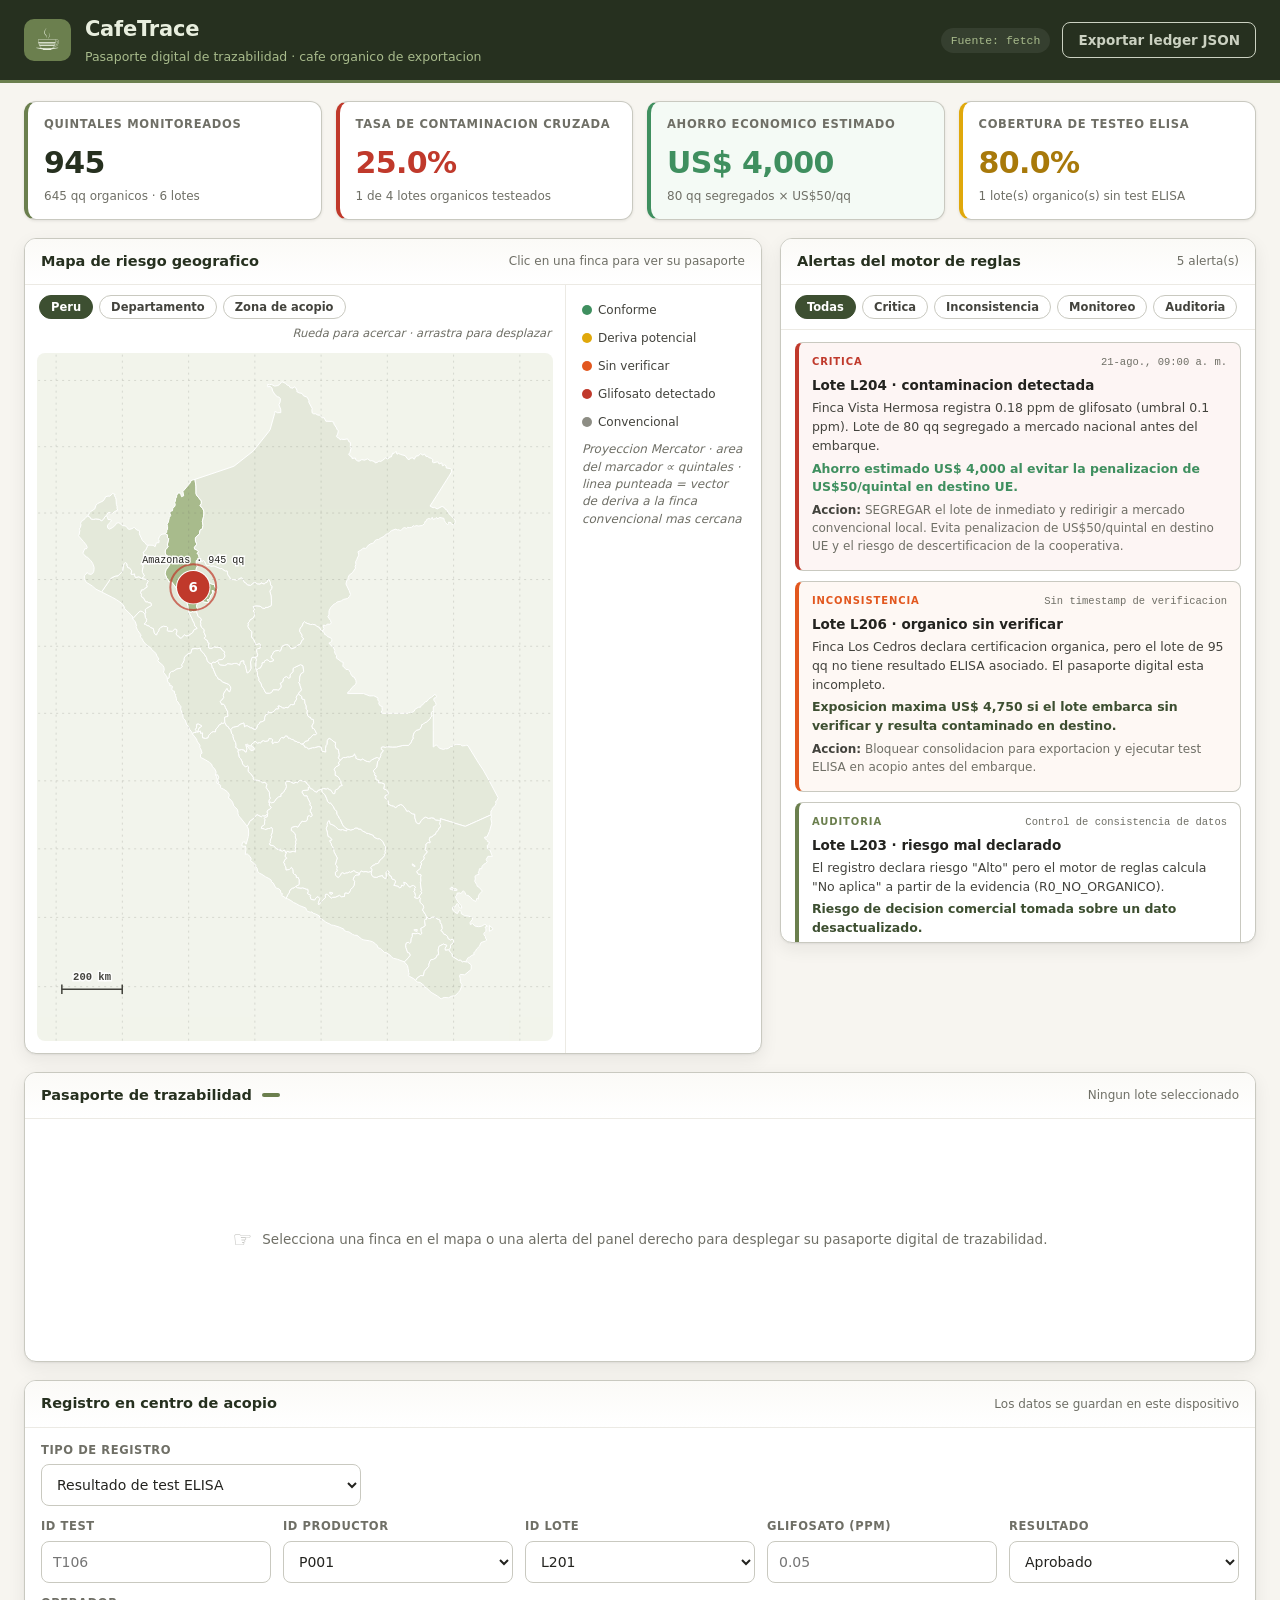
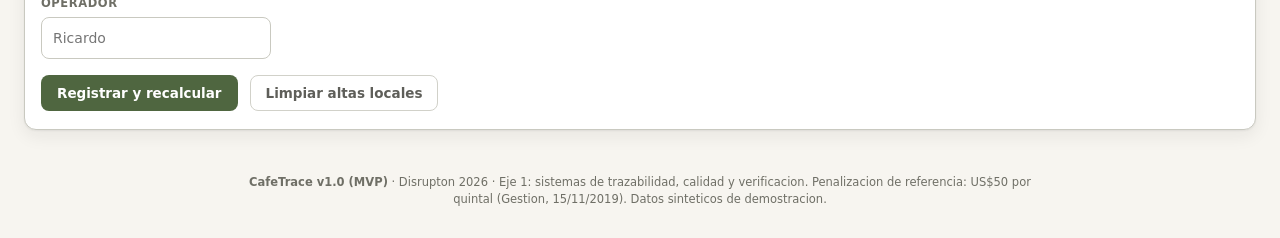
==== index.html @ 501bfc85 "first iteration" ====
<!DOCTYPE html>
<html lang="es-PE">
<head>
  <meta charset="utf-8">
  <meta name="viewport" content="width=device-width, initial-scale=1">
  <title>CafeTrace · Pasaporte Digital de Trazabilidad</title>
  <meta name="description" content="Verificacion rapida de autenticidad organica y pasaporte digital de trazabilidad para cafe de exportacion.">
  <link rel="stylesheet" href="styles.css">
</head>
<body>

  <!-- ================= CABECERA ================= -->
  <header class="ct-header">
    <div class="ct-brand">
      <span class="ct-logo" aria-hidden="true">&#9749;</span>
      <div>
        <h1>CafeTrace</h1>
        <p>Pasaporte digital de trazabilidad · cafe organico de exportacion</p>
      </div>
    </div>
    <div class="ct-header-meta">
      <span id="origen-datos" class="ct-origen">Cargando…</span>
      <button type="button" id="btn-ledger" class="ct-btn ct-btn--ghost">Exportar ledger JSON</button>
    </div>
  </header>

  <main class="ct-layout">

    <!-- ================= KPIs ================= -->
    <section class="ct-kpis" aria-label="Indicadores clave">
      <article class="ct-kpi">
        <h2>Quintales monitoreados</h2>
        <p class="ct-kpi-valor" id="kpi-quintales">—</p>
        <p class="ct-kpi-sub" id="kpi-quintales-sub"></p>
      </article>

      <article class="ct-kpi" id="kpi-card-tasa">
        <h2>Tasa de contaminacion cruzada</h2>
        <p class="ct-kpi-valor" id="kpi-tasa">—</p>
        <p class="ct-kpi-sub" id="kpi-tasa-sub"></p>
      </article>

      <article class="ct-kpi ct-kpi--destacado">
        <h2>Ahorro economico estimado</h2>
        <p class="ct-kpi-valor" id="kpi-ahorro">—</p>
        <p class="ct-kpi-sub" id="kpi-ahorro-sub"></p>
      </article>

      <article class="ct-kpi" id="kpi-card-cobertura">
        <h2>Cobertura de testeo ELISA</h2>
        <p class="ct-kpi-valor" id="kpi-cobertura">—</p>
        <p class="ct-kpi-sub" id="kpi-cobertura-sub"></p>
      </article>
    </section>

    <!-- ================= MAPA DE RIESGO ================= -->
    <section class="ct-panel ct-panel--mapa" aria-label="Mapa de riesgo geografico">
      <header class="ct-panel-head">
        <h3>Mapa de riesgo geografico</h3>
        <span class="ct-panel-hint">Clic en una finca para ver su pasaporte</span>
      </header>
      <div class="ct-mapa-wrap">
        <div id="mapa-riesgo" class="ct-viz"></div>
        <div id="mapa-leyenda" class="ct-leyenda"></div>
      </div>
    </section>

    <!-- ================= ALERTAS ================= -->
    <aside class="ct-panel ct-panel--alertas" aria-label="Panel de alertas">
      <header class="ct-panel-head">
        <h3>Alertas del motor de reglas</h3>
        <span class="ct-panel-hint" id="alertas-contador"></span>
      </header>
      <div id="panel-alertas"></div>
    </aside>

    <!-- ================= ARBOL DE TRAZABILIDAD ================= -->
    <section class="ct-panel ct-panel--trace" id="seccion-trazabilidad" aria-label="Arbol de trazabilidad">
      <header class="ct-panel-head">
        <h3>
          Pasaporte de trazabilidad
          <span class="ct-badge" id="trace-riesgo" hidden></span>
        </h3>
        <span class="ct-panel-hint" id="trace-subtitulo">Ningun lote seleccionado</span>
      </header>
      <div id="arbol-trazabilidad" class="ct-viz ct-viz--tree"></div>
    </section>

    <!-- ================= FORMULARIO DE ALTA ================= -->
    <section class="ct-panel ct-panel--form" aria-label="Registro de datos en acopio">
      <header class="ct-panel-head">
        <h3>Registro en centro de acopio</h3>
        <span class="ct-panel-hint">Los datos se guardan en este dispositivo</span>
      </header>

      <form id="form-registro" class="ct-form" autocomplete="off">
        <div class="ct-field ct-field--entidad">
          <label for="form-entidad">Tipo de registro</label>
          <select id="form-entidad" name="entidad">
            <option value="tests">Resultado de test ELISA</option>
            <option value="lotes">Lote de cafe</option>
            <option value="productores">Productor / finca</option>
          </select>
        </div>

        <div id="form-campos" class="ct-form-grid"></div>

        <div class="ct-form-acciones">
          <button type="submit" class="ct-btn ct-btn--primario">Registrar y recalcular</button>
          <button type="button" id="btn-limpiar" class="ct-btn ct-btn--ghost">Limpiar altas locales</button>
          <span id="form-estado" class="ct-form-estado" role="status" aria-live="polite"></span>
        </div>
      </form>
    </section>

  </main>

  <footer class="ct-footer">
    <p>
      <strong>CafeTrace v1.0 (MVP)</strong> · Disrupton 2026 · Eje 1: sistemas de trazabilidad,
      calidad y verificacion. Penalizacion de referencia: US$50 por quintal
      (Gestion, 15/11/2019). Datos sinteticos de demostracion.
    </p>
  </footer>

  <!-- ================= SCRIPTS ================= -->
  <!-- D3 v7 vendorizado: el dashboard debe funcionar sin internet en acopio. -->
  <script src="vendor/d3.v7.min.js"></script>
  <!-- Geometria del Peru como <script> y no como fetch: funciona en file://. -->
  <script src="data/peru-departamentos.js"></script>
  <script src="js/data-loader.js"></script>
  <script src="js/modules/map-risk.js"></script>
  <script src="js/modules/tree-trace.js"></script>
  <script src="js/modules/alerts-feed.js"></script>
  <script src="js/app.js"></script>
</body>
</html>
---- styles.css ----
/* ==========================================================================
   CafeTrace · styles.css
   --------------------------------------------------------------------------
   Paleta organica: verdes cafe/oliva, gris oscuro, blanco roto y alertas
   en rojo/naranja. Layout CSS Grid pensado para tablet de supervisor
   (breakpoint principal en 1024px).
   ========================================================================== */

/* ---------------------------- 1. Tokens ---------------------------------- */
:root {
  --verde-900: #26301f;
  --verde-700: #3d4f31;
  --verde-600: #4f6640;
  --oliva-500: #6b7f4e;
  --oliva-300: #a8bb8c;
  --oliva-100: #e8eede;

  --gris-900: #23231f;
  --gris-700: #43433d;
  --gris-500: #6f6f66;
  --gris-300: #c9c9c0;
  --gris-100: #eceae4;

  --crema: #f7f5f0;
  --blanco: #ffffff;

  --ok: #3f8f5f;
  --warn: #e0a80b;
  --alto: #e2571e;
  --critico: #c0392b;

  --radio: 12px;
  --radio-sm: 8px;
  --sombra: 0 1px 2px rgba(35, 35, 31, .06), 0 6px 18px rgba(35, 35, 31, .07);
  --sombra-sm: 0 1px 3px rgba(35, 35, 31, .10);

  --fuente: "Inter", "Segoe UI", system-ui, -apple-system, "Helvetica Neue", Arial, sans-serif;
  --mono: "SF Mono", "JetBrains Mono", "Consolas", monospace;
}

/* ---------------------------- 2. Base ------------------------------------ */
*, *::before, *::after { box-sizing: border-box; }

html, body { margin: 0; padding: 0; }

body {
  font-family: var(--fuente);
  background: var(--crema);
  color: var(--gris-900);
  font-size: 15px;
  line-height: 1.5;
  -webkit-font-smoothing: antialiased;
}

h1, h2, h3, h4 { margin: 0; font-weight: 600; }

button { font-family: inherit; }

/* ---------------------------- 3. Cabecera -------------------------------- */
.ct-header {
  display: flex;
  align-items: center;
  justify-content: space-between;
  gap: 16px;
  flex-wrap: wrap;
  padding: 14px 24px;
  background: var(--verde-900);
  color: var(--oliva-100);
  border-bottom: 3px solid var(--oliva-500);
}

.ct-brand { display: flex; align-items: center; gap: 14px; }

.ct-logo {
  font-size: 30px;
  line-height: 1;
  background: var(--oliva-500);
  border-radius: 10px;
  padding: 6px 10px;
}

.ct-header h1 { font-size: 21px; letter-spacing: -.01em; }

.ct-header p {
  margin: 2px 0 0;
  font-size: 12.5px;
  color: var(--oliva-300);
}

.ct-header-meta { display: flex; align-items: center; gap: 12px; }

.ct-origen {
  font-family: var(--mono);
  font-size: 11.5px;
  color: var(--oliva-300);
  background: rgba(255, 255, 255, .07);
  padding: 4px 10px;
  border-radius: 999px;
}

/* ---------------------------- 4. Botones --------------------------------- */
.ct-btn {
  border: 1px solid transparent;
  border-radius: var(--radio-sm);
  padding: 9px 15px;
  font-size: 13.5px;
  font-weight: 600;
  cursor: pointer;
  transition: background .16s ease, border-color .16s ease, transform .06s ease;
}

.ct-btn:active { transform: translateY(1px); }

.ct-btn--primario { background: var(--verde-600); color: #fff; }
.ct-btn--primario:hover { background: var(--verde-700); }

.ct-btn--ghost {
  background: transparent;
  color: inherit;
  border-color: currentColor;
  opacity: .85;
}
.ct-btn--ghost:hover { opacity: 1; background: rgba(255, 255, 255, .1); }

.ct-panel .ct-btn--ghost { color: var(--gris-700); border-color: var(--gris-300); }
.ct-panel .ct-btn--ghost:hover { background: var(--gris-100); }

/* ---------------------------- 5. Layout Grid ----------------------------- */
.ct-layout {
  display: grid;
  gap: 18px;
  padding: 18px 24px 28px;
  grid-template-columns: minmax(0, 1.55fr) minmax(320px, 1fr);
  grid-template-areas:
    "kpis   kpis"
    "mapa   alertas"
    "trace  trace"
    "form   form";
  max-width: 1680px;
  margin: 0 auto;
}

.ct-kpis   { grid-area: kpis; }
.ct-panel--mapa    { grid-area: mapa; }
.ct-panel--alertas { grid-area: alertas; }
.ct-panel--trace   { grid-area: trace; }
.ct-panel--form    { grid-area: form; }

/* Tablet vertical y movil: una sola columna. */
@media (max-width: 1024px) {
  .ct-layout {
    grid-template-columns: minmax(0, 1fr);
    grid-template-areas: "kpis" "mapa" "alertas" "trace" "form";
    padding: 14px 14px 24px;
  }
  .ct-header { padding: 12px 14px; }
}

/* ---------------------------- 6. KPIs ------------------------------------ */
.ct-kpis {
  display: grid;
  gap: 14px;
  grid-template-columns: repeat(auto-fit, minmax(175px, 1fr));
}

.ct-kpi {
  background: var(--blanco);
  border: 1px solid var(--gris-300);
  border-left: 4px solid var(--oliva-500);
  border-radius: var(--radio);
  padding: 14px 16px;
  box-shadow: var(--sombra-sm);
}

.ct-kpi h2 {
  font-size: 11.5px;
  text-transform: uppercase;
  letter-spacing: .06em;
  color: var(--gris-500);
  font-weight: 600;
}

.ct-kpi-valor {
  margin: 6px 0 2px;
  font-size: 30px;
  font-weight: 700;
  letter-spacing: -.02em;
  color: var(--verde-900);
  font-variant-numeric: tabular-nums;
}

.ct-kpi-sub {
  margin: 0;
  font-size: 12px;
  color: var(--gris-500);
}

.ct-kpi--destacado { border-left-color: var(--ok); background: #f4faf5; }
.ct-kpi--destacado .ct-kpi-valor { color: var(--ok); }

.ct-kpi.is-danger { border-left-color: var(--critico); }
.ct-kpi.is-danger .ct-kpi-valor { color: var(--critico); }

.ct-kpi.is-warn { border-left-color: var(--warn); }
.ct-kpi.is-warn .ct-kpi-valor { color: #a8790a; }

/* ---------------------------- 7. Paneles --------------------------------- */
.ct-panel {
  background: var(--blanco);
  border: 1px solid var(--gris-300);
  border-radius: var(--radio);
  box-shadow: var(--sombra);
  display: flex;
  flex-direction: column;
  min-width: 0;
  overflow: hidden;
}

.ct-panel-head {
  display: flex;
  align-items: center;
  justify-content: space-between;
  gap: 12px;
  flex-wrap: wrap;
  padding: 12px 16px;
  border-bottom: 1px solid var(--gris-100);
  background: linear-gradient(180deg, #fbfaf7, var(--blanco));
}

.ct-panel-head h3 {
  font-size: 14.5px;
  color: var(--verde-900);
  display: flex;
  align-items: center;
  gap: 10px;
}

.ct-panel-hint {
  font-size: 12px;
  color: var(--gris-500);
}

.ct-viz { padding: 10px 12px 12px; min-height: 0; position: relative; }

/* El arbol dimensiona su propio SVG; sin lote seleccionado manda .ct-empty. */
.ct-viz--tree { min-height: 0; }

/* Sin esto la tarjeta del mapa se estira a la altura del feed de alertas y
   deja un hueco blanco debajo del SVG. */
.ct-panel--mapa { align-self: start; }

/* ---------------------------- 8. Mapa (D3) ------------------------------- */
.ct-svg { display: block; overflow: visible; }

/* El mapa si recorta: al hacer zoom, los departamentos vecinos no deben
   desbordar la tarjeta. */
.ct-mapa { overflow: hidden; background: #f2f4ec; border-radius: var(--radio-sm); }
.ct-mapa:active { cursor: grabbing; }
.ct-mapa { cursor: grab; }

/* Barra de vistas del mapa */
.ct-mapa-barra {
  display: flex;
  align-items: center;
  flex-wrap: wrap;
  gap: 6px;
  padding: 0 2px 10px;
}

.ct-mapa-hint {
  margin-left: auto;
  font-size: 11.5px;
  color: var(--gris-500);
  font-style: italic;
}

/* Departamentos */
.ct-dep {
  fill: #e4e9da;
  stroke: #ffffff;
  stroke-width: 1;
  vector-effect: non-scaling-stroke; /* el borde no engorda con el zoom */
  transition: fill .2s ease;
}

.ct-dep.is-acopio { fill: var(--oliva-300); }

.ct-cluster-num {
  fill: #fff;
  font-size: 14px;
  font-weight: 700;
  font-family: var(--fuente);
  pointer-events: none;
}

.ct-marcador { cursor: pointer; }
.ct-marcador--cluster { cursor: zoom-in; }

.ct-vector {
  stroke: var(--alto);
  stroke-width: 1.6;
  stroke-dasharray: 4 4;
  opacity: .7;
  vector-effect: non-scaling-stroke;
}

.ct-finca { cursor: pointer; }

.ct-marca {
  stroke-width: 2;
  paint-order: stroke;
  transition: opacity .15s ease;
}

.ct-finca:hover .ct-marca { stroke: var(--gris-900); }

.ct-finca.is-selected .ct-marca {
  stroke: var(--gris-900);
  stroke-width: 3;
}

.ct-etiqueta {
  font-size: 10.5px;
  font-family: var(--mono);
  fill: var(--gris-900);
  pointer-events: none;
  /* Halo blanco: la etiqueta se lee tambien sobre el relleno del mapa. */
  stroke: rgba(255, 255, 255, .9);
  stroke-width: 3;
  paint-order: stroke fill;
}

.ct-pulso {
  stroke-width: 2;
  opacity: .7;
  animation: ct-pulso 1.8s ease-out infinite;
  /* En SVG, transform-origin se resuelve por defecto contra el viewBox
     (transform-box: view-box), no contra el elemento: sin fill-box el
     anillo se escalaba alrededor de la esquina del mapa y aparecia
     desplazado respecto del marcador. */
  transform-box: fill-box;
  transform-origin: center;
  vector-effect: non-scaling-stroke;
}

@keyframes ct-pulso {
  0%   { opacity: .75; transform: scale(.92); }
  70%  { opacity: 0;   transform: scale(1.35); }
  100% { opacity: 0;   transform: scale(1.35); }
}

@media (prefers-reduced-motion: reduce) {
  .ct-pulso { animation: none; opacity: .6; }
}

/* Mapa + leyenda lado a lado. El Peru es alto y angosto: en un panel ancho
   sobra espacio horizontal, y la leyenda lo ocupa en vez de dejarlo vacio. */
.ct-mapa-wrap { display: flex; align-items: stretch; min-width: 0; }
.ct-mapa-wrap .ct-viz { flex: 1; min-width: 0; }

/* Leyenda */
.ct-leyenda {
  flex: 0 0 196px;
  display: flex;
  flex-direction: column;
  gap: 10px;
  padding: 16px;
  border-left: 1px solid var(--gris-100);
  font-size: 12px;
  color: var(--gris-700);
}

@media (max-width: 1024px) {
  .ct-mapa-wrap { flex-direction: column; }
  .ct-leyenda {
    flex: 1 1 auto;
    flex-direction: row;
    flex-wrap: wrap;
    gap: 6px 16px;
    padding: 10px 16px 14px;
    border-left: none;
    border-top: 1px solid var(--gris-100);
  }
}

.ct-leyenda-item { display: inline-flex; align-items: center; gap: 6px; }

.ct-leyenda-punto {
  width: 10px; height: 10px;
  border-radius: 50%;
  display: inline-block;
}

.ct-leyenda-nota {
  color: var(--gris-500);
  font-style: italic;
  line-height: 1.45;
  align-items: flex-start;
}

/* ---------------------------- 9. Tooltip -------------------------------- */
.ct-tooltip {
  position: absolute;
  z-index: 60;
  width: 320px;
  pointer-events: none;
  background: var(--blanco);
  border: 1px solid var(--gris-300);
  border-radius: var(--radio-sm);
  box-shadow: 0 10px 30px rgba(35, 35, 31, .18);
  font-size: 12.5px;
  overflow: hidden;
}

.ct-tt-head {
  display: flex;
  align-items: center;
  justify-content: space-between;
  gap: 10px;
  padding: 9px 12px;
  border-left: 4px solid var(--oliva-500);
  background: #fbfaf7;
}

.ct-tt-body {
  margin: 0;
  padding: 10px 12px;
  display: grid;
  grid-template-columns: 88px minmax(0, 1fr);
  gap: 4px 10px;
}

.ct-tt-body dt {
  color: var(--gris-500);
  font-size: 11px;
  text-transform: uppercase;
  letter-spacing: .04em;
}

.ct-tt-body dd { margin: 0; color: var(--gris-900); }
.ct-tt-body dd em { color: var(--gris-500); font-style: normal; }

.ct-tt-warn { color: var(--alto); font-weight: 600; }

.ct-tt-foot {
  padding: 7px 12px;
  background: var(--gris-100);
  color: var(--gris-500);
  font-size: 11px;
}

.ct-badge {
  display: inline-block;
  padding: 2px 9px;
  border-radius: 999px;
  color: #fff;
  font-size: 11px;
  font-weight: 700;
  letter-spacing: .03em;
  background: var(--oliva-500);
}

/* ---------------------------- 10. Arbol (D3) ----------------------------- */
.ct-link {
  fill: none;
  stroke: var(--gris-300);
  stroke-width: 2;
}

.ct-link--critico  { stroke: var(--critico); }
.ct-link--rescate  { stroke: var(--ok); stroke-width: 2.6; }
.ct-link--bloqueado{ stroke: var(--critico); stroke-dasharray: 6 5; opacity: .75; }
.ct-link--faltante { stroke: var(--alto); stroke-dasharray: 5 4; }
.ct-link--pendiente{ stroke: var(--alto); stroke-dasharray: 5 4; }
.ct-link--ok       { stroke: var(--oliva-300); }

.ct-corte {
  fill: var(--critico);
  font-size: 17px;
  font-weight: 700;
}

.ct-node rect {
  fill: var(--blanco);
  stroke: var(--gris-300);
  stroke-width: 1.5;
}

.ct-node--origen   rect { stroke: var(--oliva-500); fill: #f8fbf4; }
.ct-node--ok       rect { stroke: var(--ok); fill: #f4faf5; }
.ct-node--critico  rect { stroke: var(--critico); fill: #fdf3f1; }
.ct-node--faltante rect { stroke: var(--alto); fill: #fef6f1; stroke-dasharray: 5 4; }
.ct-node--pendiente rect{ stroke: var(--alto); fill: #fef6f1; }
.ct-node--bloqueado rect{ stroke: var(--critico); fill: #faf6f5; stroke-dasharray: 5 4; opacity: .8; }
.ct-node--rescate  rect { stroke: var(--ok); fill: #eef8f1; stroke-width: 2.2; }

.ct-node-etapa {
  fill: var(--gris-500);
  font-size: 9.5px;
  text-transform: uppercase;
  letter-spacing: .06em;
}

.ct-node-titulo { fill: var(--gris-900); font-size: 13.5px; font-weight: 700; }
.ct-node-detalle { fill: var(--gris-500); font-size: 10.5px; }

.ct-node--bloqueado .ct-node-titulo { text-decoration: line-through; fill: var(--gris-500); }

.ct-empty {
  display: flex;
  align-items: center;
  justify-content: center;
  gap: 10px;
  min-height: 220px;
  padding: 24px;
  text-align: center;
  color: var(--gris-500);
  font-size: 13.5px;
}

.ct-empty-ico { font-size: 22px; opacity: .5; }

/* ---------------------------- 11. Alertas -------------------------------- */

/* El limite de altura va en el FEED, no en el panel.
   Un contenedor flex dimensionado solo por max-height no tiene altura
   definida, asi que `flex: 1` se resuelve contra el contenido: el feed se
   quedaba en su alto natural y el panel lo recortaba con overflow:hidden en
   vez de scrollear. Con max-height sobre el propio .ct-feed el scroll no
   depende de la resolucion flex, y ademas el panel encoge solo cuando hay
   pocas alertas. */
.ct-panel--alertas { align-self: start; }

.ct-filtros {
  flex: 0 0 auto;
  display: flex;
  flex-wrap: wrap;
  gap: 6px;
  padding: 10px 14px;
  border-bottom: 1px solid var(--gris-100);
}

.ct-chip {
  border: 1px solid var(--gris-300);
  background: var(--blanco);
  color: var(--gris-700);
  border-radius: 999px;
  padding: 4px 11px;
  font-size: 11.5px;
  font-weight: 600;
  cursor: pointer;
}

.ct-chip:hover { background: var(--gris-100); }

.ct-chip.is-active {
  background: var(--verde-700);
  border-color: var(--verde-700);
  color: #fff;
}

.ct-feed {
  max-height: min(68vh, 680px);
  overflow-y: auto;
  overscroll-behavior: contain; /* el scroll del feed no arrastra la pagina */
  -webkit-overflow-scrolling: touch;
  padding: 12px 14px;
  display: flex;
  flex-direction: column;
  gap: 10px;
  flex: 1;
  min-height: 0; /* imprescindible: habilita el scroll (ver nota arriba) */
}

/* Barra de scroll discreta, visible tambien en tablet. */
.ct-feed::-webkit-scrollbar { width: 10px; }
.ct-feed::-webkit-scrollbar-track { background: var(--gris-100); border-radius: 999px; }
.ct-feed::-webkit-scrollbar-thumb {
  background: var(--gris-300);
  border-radius: 999px;
  border: 2px solid var(--gris-100);
}
.ct-feed::-webkit-scrollbar-thumb:hover { background: var(--oliva-300); }
.ct-feed { scrollbar-width: thin; scrollbar-color: var(--gris-300) var(--gris-100); }

.ct-alerta {
  border: 1px solid var(--gris-300);
  border-left: 4px solid var(--gris-500);
  border-radius: var(--radio-sm);
  padding: 11px 13px;
  background: var(--blanco);
  cursor: pointer;
  transition: box-shadow .15s ease, transform .08s ease;
}

.ct-alerta:hover { box-shadow: var(--sombra-sm); transform: translateX(2px); }
.ct-alerta:focus-visible { outline: 2px solid var(--verde-600); outline-offset: 2px; }

.ct-alerta--critica        { border-left-color: var(--critico); background: #fdf5f4; }
.ct-alerta--inconsistencia { border-left-color: var(--alto);    background: #fef8f4; }
.ct-alerta--monitoreo      { border-left-color: var(--warn);    background: #fffbf0; }
.ct-alerta--auditoria      { border-left-color: var(--oliva-500); }

.ct-alerta-head {
  display: flex;
  align-items: baseline;
  justify-content: space-between;
  gap: 8px;
  margin-bottom: 4px;
}

.ct-alerta-tipo {
  font-size: 10px;
  font-weight: 800;
  letter-spacing: .09em;
  color: var(--gris-700);
}

.ct-alerta--critica .ct-alerta-tipo        { color: var(--critico); }
.ct-alerta--inconsistencia .ct-alerta-tipo { color: var(--alto); }
.ct-alerta--monitoreo .ct-alerta-tipo      { color: #a8790a; }
.ct-alerta--auditoria .ct-alerta-tipo      { color: var(--oliva-500); }

.ct-alerta-meta { font-size: 10.5px; color: var(--gris-500); font-family: var(--mono); }

.ct-alerta-titulo { font-size: 13.5px; margin: 0 0 4px; color: var(--gris-900); }

.ct-alerta-cuerpo,
.ct-alerta-impacto,
.ct-alerta-accion {
  margin: 0 0 4px;
  font-size: 12.5px;
  color: var(--gris-700);
}

.ct-alerta-impacto { font-weight: 600; color: var(--verde-700); }
.ct-alerta--critica .ct-alerta-impacto { color: var(--ok); }

.ct-alerta-accion { color: var(--gris-500); font-size: 12px; }
.ct-alerta-accion strong { color: var(--gris-700); }

.ct-feed-vacio { color: var(--gris-500); font-size: 13px; text-align: center; padding: 24px 0; }

/* ---------------------------- 12. Formulario ----------------------------- */
.ct-form { padding: 14px 16px 18px; }

.ct-form-grid {
  display: grid;
  gap: 12px;
  grid-template-columns: repeat(auto-fit, minmax(190px, 1fr));
  margin-top: 12px;
}

.ct-field { display: flex; flex-direction: column; gap: 5px; }
.ct-field--entidad { max-width: 320px; }

.ct-field label {
  font-size: 11.5px;
  font-weight: 600;
  text-transform: uppercase;
  letter-spacing: .05em;
  color: var(--gris-500);
}

.ct-field input,
.ct-field select {
  font-family: inherit;
  font-size: 14px;
  padding: 9px 11px;
  border: 1px solid var(--gris-300);
  border-radius: var(--radio-sm);
  background: var(--blanco);
  color: var(--gris-900);
  min-height: 42px; /* objetivo tactil comodo en tablet */
}

.ct-field input:focus,
.ct-field select:focus {
  outline: none;
  border-color: var(--oliva-500);
  box-shadow: 0 0 0 3px rgba(107, 127, 78, .18);
}

.ct-form-acciones {
  display: flex;
  align-items: center;
  gap: 12px;
  flex-wrap: wrap;
  margin-top: 16px;
}

.ct-form-estado { font-size: 12.5px; font-weight: 600; }
.ct-form-estado.is-ok { color: var(--ok); }
.ct-form-estado.is-error { color: var(--critico); }

/* ---------------------------- 13. Pie ------------------------------------ */
.ct-footer {
  padding: 16px 24px 28px;
  text-align: center;
  color: var(--gris-500);
  font-size: 11.5px;
}

.ct-footer p { margin: 0 auto; max-width: 820px; }

/* ---------------------------- 14. Referencias del mapa ------------------- */

/* Retícula y barra de escala: orientación y magnitud cuando el zoom deja
   fuera de cuadro los límites departamentales. */
.ct-graticula {
  fill: none;
  stroke: var(--gris-500);
  stroke-width: .6;
  stroke-dasharray: 2 4;
  opacity: .35;
  vector-effect: non-scaling-stroke;
  pointer-events: none;
}

.ct-escala { pointer-events: none; }

.ct-escala-linea {
  stroke: var(--gris-700);
  stroke-width: 1.6;
}

.ct-escala-texto {
  fill: var(--gris-700);
  font-size: 11px;
  font-family: var(--mono);
  font-weight: 600;
  stroke: rgba(255, 255, 255, .9);
  stroke-width: 3;
  paint-order: stroke fill;
}

.ct-vector-rotulo { pointer-events: none; }

.ct-etiqueta--dist {
  fill: var(--alto);
  font-weight: 700;
}
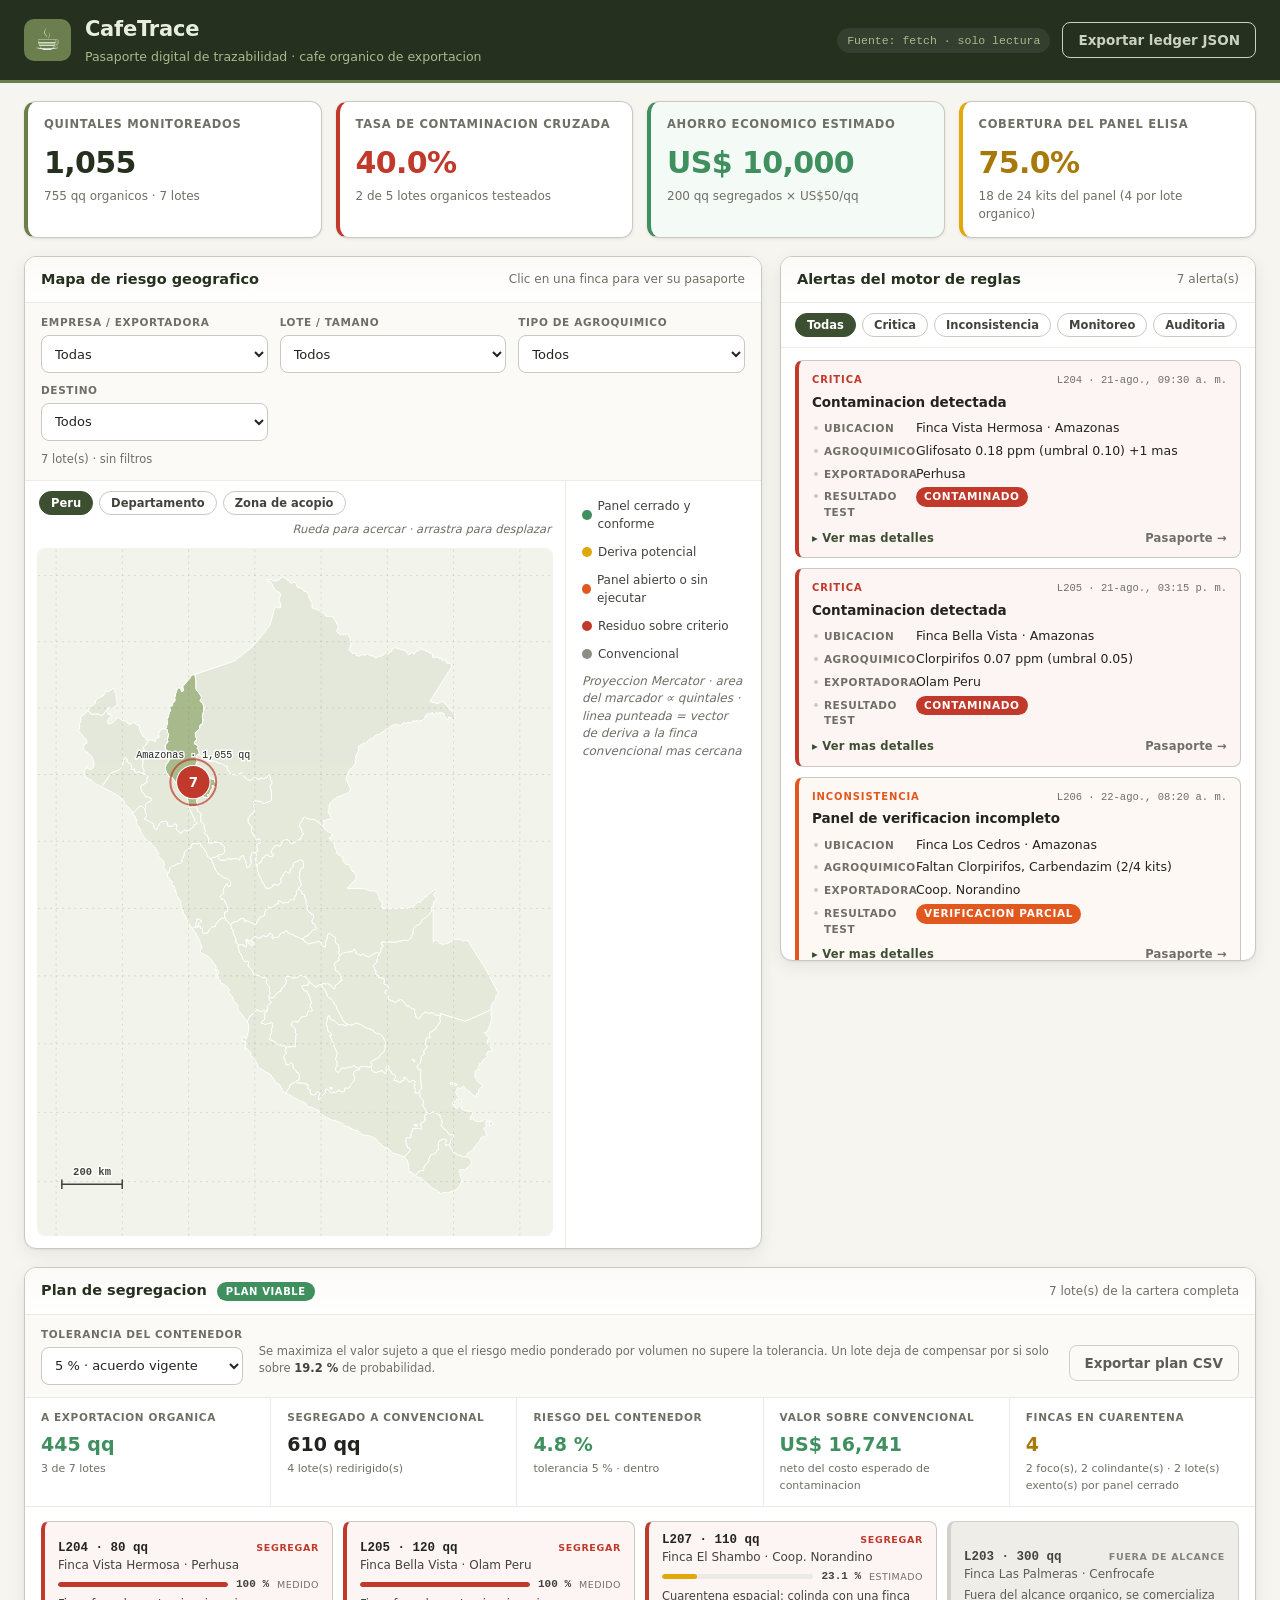
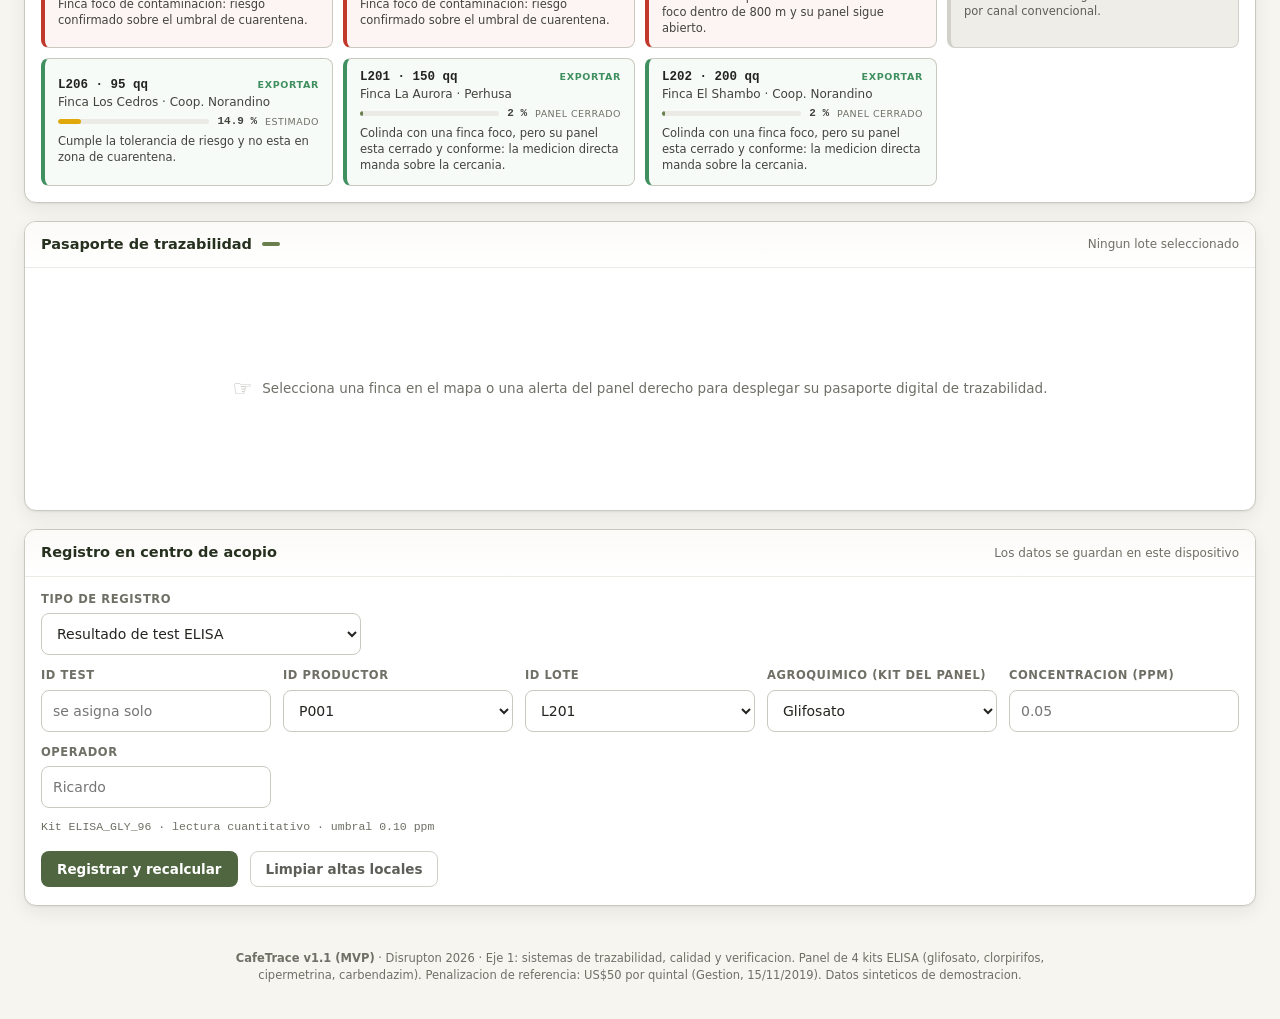
==== commit 38b0090a: "update UI and add more biochemical" ====
--- a/index.html
+++ b/index.html
@@ -47,7 +47,7 @@
       </article>
 
       <article class="ct-kpi" id="kpi-card-cobertura">
-        <h2>Cobertura de testeo ELISA</h2>
+        <h2>Cobertura del panel ELISA</h2>
         <p class="ct-kpi-valor" id="kpi-cobertura">—</p>
         <p class="ct-kpi-sub" id="kpi-cobertura-sub"></p>
       </article>
@@ -59,6 +59,10 @@
         <h3>Mapa de riesgo geografico</h3>
         <span class="ct-panel-hint">Clic en una finca para ver su pasaporte</span>
       </header>
+
+      <!-- Filtros transversales: acotan mapa, alertas y KPIs a la vez. -->
+      <div id="filtros-mapa"></div>
+
       <div class="ct-mapa-wrap">
         <div id="mapa-riesgo" class="ct-viz"></div>
         <div id="mapa-leyenda" class="ct-leyenda"></div>
@@ -73,6 +77,39 @@
       </header>
       <div id="panel-alertas"></div>
     </aside>
+
+    <!-- ================= PLAN DE SEGREGACION ================= -->
+    <section class="ct-panel ct-panel--plan" id="seccion-plan" aria-label="Plan de segregacion de lotes">
+      <header class="ct-panel-head">
+        <h3>
+          Plan de segregacion
+          <span class="ct-badge ct-badge--plan" id="plan-veredicto" hidden></span>
+        </h3>
+        <span class="ct-panel-hint" id="plan-alcance"></span>
+      </header>
+
+      <div class="ct-plan-barra">
+        <label class="ct-plan-control" for="plan-alfa">
+          <span>Tolerancia del contenedor</span>
+          <select id="plan-alfa">
+            <option value="0.01">1 % · muy exigente</option>
+            <option value="0.02">2 %</option>
+            <option value="0.03">3 %</option>
+            <option value="0.05" selected>5 % · acuerdo vigente</option>
+            <option value="0.08">8 %</option>
+            <option value="0.12">12 %</option>
+            <option value="0.20">20 % · permisivo</option>
+          </select>
+        </label>
+        <p class="ct-plan-nota" id="plan-nota"></p>
+        <button type="button" id="btn-plan-csv" class="ct-btn ct-btn--ghost">
+          Exportar plan CSV
+        </button>
+      </div>
+
+      <div class="ct-plan-kpis" id="plan-kpis"></div>
+      <div class="ct-plan-lista" id="plan-lista"></div>
+    </section>
 
     <!-- ================= ARBOL DE TRAZABILIDAD ================= -->
     <section class="ct-panel ct-panel--trace" id="seccion-trazabilidad" aria-label="Arbol de trazabilidad">
@@ -104,6 +141,7 @@
         </div>
 
         <div id="form-campos" class="ct-form-grid"></div>
+        <p id="form-lectura-hint" class="ct-form-hint"></p>
 
         <div class="ct-form-acciones">
           <button type="submit" class="ct-btn ct-btn--primario">Registrar y recalcular</button>
@@ -117,8 +155,9 @@
 
   <footer class="ct-footer">
     <p>
-      <strong>CafeTrace v1.0 (MVP)</strong> · Disrupton 2026 · Eje 1: sistemas de trazabilidad,
-      calidad y verificacion. Penalizacion de referencia: US$50 por quintal
+      <strong>CafeTrace v1.1 (MVP)</strong> · Disrupton 2026 · Eje 1: sistemas de trazabilidad,
+      calidad y verificacion. Panel de 4 kits ELISA (glifosato, clorpirifos,
+      cipermetrina, carbendazim). Penalizacion de referencia: US$50 por quintal
       (Gestion, 15/11/2019). Datos sinteticos de demostracion.
     </p>
   </footer>
@@ -129,6 +168,10 @@
   <!-- Geometria del Peru como <script> y no como fetch: funciona en file://. -->
   <script src="data/peru-departamentos.js"></script>
   <script src="js/data-loader.js"></script>
+  <script src="js/modules/ingesta.js"></script>
+  <script src="js/modules/advisor.js"></script>
+  <script src="js/modules/map-filters.js"></script>
+  <script src="js/modules/optimizer.js"></script>
   <script src="js/modules/map-risk.js"></script>
   <script src="js/modules/tree-trace.js"></script>
   <script src="js/modules/alerts-feed.js"></script>
--- a/styles.css
+++ b/styles.css
@@ -88,6 +88,18 @@
 }
 
 .ct-header-meta { display: flex; align-items: center; gap: 12px; }
+
+/* Punto verde cuando el servidor de ingesta esta escribiendo en los CSV. */
+.ct-origen.is-escribe::before {
+  content: "";
+  display: inline-block;
+  width: 7px;
+  height: 7px;
+  margin-right: 6px;
+  border-radius: 50%;
+  background: #8fd3a4;
+  vertical-align: middle;
+}
 
 .ct-origen {
   font-family: var(--mono);
@@ -134,6 +146,7 @@
   grid-template-areas:
     "kpis   kpis"
     "mapa   alertas"
+    "plan   plan"
     "trace  trace"
     "form   form";
   max-width: 1680px;
@@ -143,6 +156,7 @@
 .ct-kpis   { grid-area: kpis; }
 .ct-panel--mapa    { grid-area: mapa; }
 .ct-panel--alertas { grid-area: alertas; }
+.ct-panel--plan    { grid-area: plan; }
 .ct-panel--trace   { grid-area: trace; }
 .ct-panel--form    { grid-area: form; }
 
@@ -150,7 +164,7 @@
 @media (max-width: 1024px) {
   .ct-layout {
     grid-template-columns: minmax(0, 1fr);
-    grid-template-areas: "kpis" "mapa" "alertas" "trace" "form";
+    grid-template-areas: "kpis" "mapa" "alertas" "plan" "trace" "form";
     padding: 14px 14px 24px;
   }
   .ct-header { padding: 12px 14px; }
@@ -623,23 +637,486 @@
 
 .ct-alerta-meta { font-size: 10.5px; color: var(--gris-500); font-family: var(--mono); }
 
-.ct-alerta-titulo { font-size: 13.5px; margin: 0 0 4px; color: var(--gris-900); }
-
-.ct-alerta-cuerpo,
-.ct-alerta-impacto,
-.ct-alerta-accion {
+/* Titulo: es un boton, abre el pasaporte del lote. */
+.ct-alerta-titulo {
+  display: block;
+  width: 100%;
+  padding: 0;
+  margin: 0 0 8px;
+  border: 0;
+  background: none;
+  text-align: left;
+  font: 600 13.5px/1.35 var(--fuente);
+  color: var(--gris-900);
+  cursor: pointer;
+}
+
+.ct-alerta-titulo:hover { color: var(--verde-700); text-decoration: underline; }
+.ct-alerta-titulo:focus-visible { outline: 2px solid var(--verde-600); outline-offset: 2px; }
+
+/* --- Los cuatro bullets: la tarjeta no muestra nada mas sin desplegar. --- */
+.ct-alerta-bullets {
+  list-style: none;
+  margin: 0;
+  padding: 0;
+  display: grid;
+  gap: 4px;
+}
+
+.ct-alerta-bullets li {
+  display: grid;
+  grid-template-columns: 84px 1fr;
+  gap: 8px;
+  align-items: baseline;
+  font-size: 12.5px;
+  position: relative;
+  padding-left: 12px;
+}
+
+/* Vineta dibujada: mantiene la grilla de dos columnas alineada. */
+.ct-alerta-bullets li::before {
+  content: "";
+  position: absolute;
+  left: 2px;
+  top: .55em;
+  width: 4px;
+  height: 4px;
+  border-radius: 50%;
+  background: var(--gris-300);
+}
+
+.ct-bullet-k {
+  font-size: 10.5px;
+  font-weight: 700;
+  letter-spacing: .05em;
+  text-transform: uppercase;
+  color: var(--gris-500);
+}
+
+.ct-bullet-v { color: var(--gris-900); min-width: 0; overflow-wrap: anywhere; }
+
+/* Pastilla del resultado del test: la respuesta binaria, legible de un vistazo. */
+.ct-pastilla {
+  justify-self: start;
+  padding: 2px 8px;
+  border-radius: 999px;
+  font-size: 10.5px;
+  font-weight: 800;
+  letter-spacing: .06em;
+  color: #fff;
+}
+
+.ct-pastilla.is-malo    { background: var(--critico); }
+.ct-pastilla.is-parcial { background: var(--alto); }
+.ct-pastilla.is-sin     { background: var(--gris-500); }
+.ct-pastilla.is-bueno   { background: var(--ok); }
+
+/* --- Pie de la tarjeta --- */
+.ct-alerta-pie {
+  display: flex;
+  align-items: center;
+  gap: 10px;
+  margin-top: 10px;
+  flex-wrap: wrap;
+}
+
+.ct-vermas,
+.ct-verpasaporte {
+  border: 0;
+  background: none;
+  padding: 2px 0;
+  font: 600 11.5px/1 var(--fuente);
+  color: var(--verde-700);
+  cursor: pointer;
+  letter-spacing: .02em;
+}
+
+.ct-vermas::before { content: "▸ "; }
+.ct-vermas[aria-expanded="true"]::before { content: "▾ "; }
+
+.ct-verpasaporte { color: var(--gris-500); margin-left: auto; }
+
+.ct-vermas:hover,
+.ct-verpasaporte:hover { text-decoration: underline; }
+
+.ct-vermas:focus-visible,
+.ct-verpasaporte:focus-visible { outline: 2px solid var(--verde-600); outline-offset: 2px; }
+
+/* --- Detalle desplegable: analisis parametrizado (advisor.js) --- */
+.ct-alerta-detalle {
+  margin-top: 10px;
+  padding-top: 10px;
+  border-top: 1px dashed var(--gris-300);
+  font-size: 12px;
+  color: var(--gris-700);
+}
+
+.ct-alerta-detalle[hidden] { display: none; }
+
+.ct-detalle-head {
+  display: flex;
+  align-items: baseline;
+  justify-content: space-between;
+  gap: 8px;
+}
+
+.ct-detalle-prioridad {
+  font-size: 10.5px;
+  font-weight: 800;
+  letter-spacing: .06em;
+  text-transform: uppercase;
+}
+
+.ct-detalle-prioridad.is-critica { color: var(--critico); }
+.ct-detalle-prioridad.is-alta    { color: var(--alto); }
+.ct-detalle-prioridad.is-media   { color: #a8790a; }
+.ct-detalle-prioridad.is-baja    { color: var(--ok); }
+
+.ct-detalle-score { font-family: var(--mono); font-size: 10.5px; color: var(--gris-500); }
+
+.ct-detalle-barra {
+  height: 5px;
+  border-radius: 999px;
+  background: var(--gris-100);
+  overflow: hidden;
+  margin: 5px 0 10px;
+}
+
+.ct-detalle-barra span { display: block; height: 100%; border-radius: 999px; }
+.ct-detalle-barra .is-critica { background: var(--critico); }
+.ct-detalle-barra .is-alta    { background: var(--alto); }
+.ct-detalle-barra .is-media   { background: var(--warn); }
+.ct-detalle-barra .is-baja    { background: var(--ok); }
+
+.ct-detalle-motivo { margin: 0 0 10px; }
+
+.ct-detalle-titulo {
+  font-size: 10.5px;
+  font-weight: 800;
+  letter-spacing: .07em;
+  text-transform: uppercase;
+  color: var(--gris-500);
+  margin: 10px 0 5px;
+}
+
+.ct-detalle-factores { list-style: none; margin: 0; padding: 0; display: grid; gap: 7px; }
+
+.ct-detalle-factores li {
+  padding-left: 9px;
+  border-left: 2px solid var(--gris-300);
+  line-height: 1.42;
+}
+
+.ct-detalle-factores strong { color: var(--gris-900); }
+
+.ct-detalle-puntos {
+  font-family: var(--mono);
+  font-size: 10px;
+  color: var(--gris-500);
+}
+
+.ct-detalle-eco {
+  margin: 10px 0 0;
+  padding: 7px 9px;
+  border-radius: var(--radio-sm);
+  background: var(--oliva-100);
+  color: var(--verde-700);
+}
+
+.ct-detalle-acciones { margin: 0; padding-left: 18px; display: grid; gap: 5px; }
+.ct-detalle-acciones li { line-height: 1.42; }
+
+.ct-detalle-panel { width: 100%; border-collapse: collapse; font-size: 11.5px; }
+
+.ct-detalle-panel th,
+.ct-detalle-panel td {
+  text-align: left;
+  padding: 4px 6px;
+  border-bottom: 1px solid var(--gris-100);
+  font-weight: 400;
+}
+
+.ct-detalle-panel th { font-weight: 600; color: var(--gris-900); }
+.ct-detalle-panel tr.is-hallazgo th,
+.ct-detalle-panel tr.is-hallazgo td { color: var(--critico); font-weight: 600; }
+.ct-detalle-umbral { color: var(--gris-500); font-family: var(--mono); font-size: 10.5px; }
+
+.ct-detalle-nota {
+  margin: 10px 0 0;
+  font-size: 10.5px;
+  color: var(--gris-500);
+  font-style: italic;
+  line-height: 1.4;
+}
+
+.ct-feed-vacio { color: var(--gris-500); font-size: 13px; text-align: center; padding: 24px 0; }
+
+/* ------------------- 11b. Filtros del mapa (transversales) --------------- */
+.ct-filtros-mapa {
+  display: grid;
+  grid-template-columns: repeat(auto-fit, minmax(170px, 1fr));
+  gap: 10px 12px;
+  padding: 12px 16px;
+  border-bottom: 1px solid var(--gris-100);
+  background: #fbfaf7;
+}
+
+.ct-filtro { display: flex; flex-direction: column; gap: 4px; min-width: 0; }
+
+.ct-filtro-label {
+  font-size: 10.5px;
+  font-weight: 700;
+  text-transform: uppercase;
+  letter-spacing: .06em;
+  color: var(--gris-500);
+}
+
+.ct-filtro-select {
+  font-family: inherit;
+  font-size: 13px;
+  padding: 7px 9px;
+  border: 1px solid var(--gris-300);
+  border-radius: var(--radio-sm);
+  background: var(--blanco);
+  color: var(--gris-900);
+  min-height: 38px;
+  width: 100%;
+  /* Nombres largos de exportadora no deben ensanchar la grilla. */
+  min-width: 0;
+  text-overflow: ellipsis;
+}
+
+.ct-filtro-select:focus {
+  outline: none;
+  border-color: var(--oliva-500);
+  box-shadow: 0 0 0 3px rgba(107, 127, 78, .18);
+}
+
+/* El pie ocupa la fila completa por debajo de los cuatro combos. */
+.ct-filtros-pie {
+  grid-column: 1 / -1;
+  display: flex;
+  align-items: center;
+  gap: 12px;
+  flex-wrap: wrap;
+}
+
+.ct-filtros-resumen { font-size: 11.5px; color: var(--gris-500); }
+.ct-filtros-resumen.is-activo { color: var(--verde-700); font-weight: 600; }
+
+.ct-filtros-reset { padding: 5px 10px; font-size: 11.5px; min-height: 0; }
+.ct-filtros-reset[hidden] { display: none; }
+
+/* Los KPIs responden al filtro: se marca para que nadie lea el subconjunto
+   como si fuera el total de la cooperativa. */
+.ct-kpis.is-filtrado .ct-kpi { border-top: 2px solid var(--oliva-300); }
+
+.ct-kpis.is-filtrado .ct-kpi:first-child::after {
+  content: "seleccion filtrada";
+  display: block;
+  margin-top: 6px;
+  font-size: 10px;
+  font-weight: 700;
+  letter-spacing: .06em;
+  text-transform: uppercase;
+  color: var(--oliva-500);
+}
+
+/* ------------------- 11c. Plan de segregacion ---------------------------- */
+.ct-panel--plan { align-self: start; }
+
+.ct-badge--plan { font-size: 10px; letter-spacing: .06em; }
+
+/* --- Barra de control: tolerancia, nota y exportacion --- */
+.ct-plan-barra {
+  display: flex;
+  align-items: flex-end;
+  gap: 16px;
+  flex-wrap: wrap;
+  padding: 12px 16px;
+  border-bottom: 1px solid var(--gris-100);
+  background: #fbfaf7;
+}
+
+.ct-plan-control { display: flex; flex-direction: column; gap: 4px; }
+
+.ct-plan-control > span {
+  font-size: 10.5px;
+  font-weight: 700;
+  text-transform: uppercase;
+  letter-spacing: .06em;
+  color: var(--gris-500);
+}
+
+.ct-plan-control select {
+  font-family: inherit;
+  font-size: 13px;
+  padding: 7px 9px;
+  min-height: 38px;
+  border: 1px solid var(--gris-300);
+  border-radius: var(--radio-sm);
+  background: var(--blanco);
+  color: var(--gris-900);
+}
+
+.ct-plan-control select:focus {
+  outline: none;
+  border-color: var(--oliva-500);
+  box-shadow: 0 0 0 3px rgba(107, 127, 78, .18);
+}
+
+.ct-plan-nota {
+  flex: 1 1 260px;
+  margin: 0 0 8px;
+  font-size: 11.5px;
+  line-height: 1.45;
+  color: var(--gris-500);
+  min-width: 0;
+}
+
+.ct-plan-nota strong { color: var(--gris-700); }
+.ct-plan-nota.is-alerta { color: var(--critico); }
+
+#btn-plan-csv { margin-bottom: 4px; }
+
+/* --- Franja de indicadores del plan --- */
+.ct-plan-kpis {
+  display: grid;
+  grid-template-columns: repeat(auto-fit, minmax(168px, 1fr));
+  gap: 1px;
+  background: var(--gris-100);
+  border-bottom: 1px solid var(--gris-100);
+}
+
+.ct-plan-kpi { background: var(--blanco); padding: 12px 16px; }
+
+.ct-plan-kpi h4 {
   margin: 0 0 4px;
-  font-size: 12.5px;
+  font-size: 10.5px;
+  font-weight: 700;
+  letter-spacing: .06em;
+  text-transform: uppercase;
+  color: var(--gris-500);
+}
+
+.ct-plan-kpi p { margin: 0; font-size: 19px; font-weight: 700; color: var(--gris-900); }
+.ct-plan-kpi span { display: block; margin-top: 3px; font-size: 11px; color: var(--gris-500); }
+
+.ct-plan-kpi.is-ok p     { color: var(--ok); }
+.ct-plan-kpi.is-alerta p { color: var(--critico); }
+.ct-plan-kpi.is-warn p   { color: #a8790a; }
+
+/* --- Tarjetas de decision por lote --- */
+.ct-plan-lista {
+  display: grid;
+  grid-template-columns: repeat(auto-fill, minmax(272px, 1fr));
+  gap: 10px;
+  padding: 14px 16px 16px;
+  max-height: 520px;
+  overflow-y: auto;
+}
+
+.ct-plan-lista::-webkit-scrollbar { width: 10px; }
+.ct-plan-lista::-webkit-scrollbar-track { background: var(--gris-100); border-radius: 999px; }
+.ct-plan-lista::-webkit-scrollbar-thumb {
+  background: var(--gris-300);
+  border-radius: 999px;
+  border: 2px solid var(--gris-100);
+}
+.ct-plan-lista { scrollbar-width: thin; scrollbar-color: var(--gris-300) var(--gris-100); }
+
+.ct-plan-card {
+  display: block;
+  width: 100%;
+  text-align: left;
+  font-family: inherit;
+  padding: 11px 13px;
+  border: 1px solid var(--gris-300);
+  border-left: 4px solid var(--gris-300);
+  border-radius: var(--radio-sm);
+  background: var(--blanco);
+  cursor: pointer;
+  transition: box-shadow .12s ease, transform .12s ease;
+}
+
+.ct-plan-card:hover { box-shadow: var(--sombra-sm); transform: translateY(-1px); }
+.ct-plan-card:focus-visible { outline: 2px solid var(--verde-600); outline-offset: 2px; }
+
+.ct-plan-card.is-exporta   { border-left-color: var(--ok); background: #f6fbf7; }
+.ct-plan-card.is-segrega   { border-left-color: var(--alto); background: #fefaf6; }
+.ct-plan-card.is-cuarentena{ border-left-color: var(--critico); background: #fdf5f4; }
+.ct-plan-card.is-fuera     { border-left-color: var(--gris-300); background: var(--gris-100); opacity: .85; }
+
+.ct-plan-card-head {
+  display: flex;
+  align-items: baseline;
+  justify-content: space-between;
+  gap: 8px;
+  margin-bottom: 3px;
+}
+
+.ct-plan-lote { font-family: var(--mono); font-size: 12.5px; font-weight: 700; color: var(--gris-900); }
+
+.ct-plan-decision {
+  font-size: 9.5px;
+  font-weight: 800;
+  letter-spacing: .07em;
+  text-transform: uppercase;
+}
+
+.is-exporta    .ct-plan-decision { color: var(--ok); }
+.is-segrega    .ct-plan-decision { color: var(--alto); }
+.is-cuarentena .ct-plan-decision { color: var(--critico); }
+.is-fuera      .ct-plan-decision { color: var(--gris-500); }
+
+.ct-plan-finca { font-size: 12px; color: var(--gris-700); margin: 0 0 6px; }
+
+/* Barra de probabilidad. Da magnitud sin obligar a leer el numero. */
+.ct-plan-riesgo { display: flex; align-items: center; gap: 8px; margin-bottom: 6px; }
+
+.ct-plan-barra-p {
+  flex: 1;
+  height: 5px;
+  border-radius: 999px;
+  background: var(--gris-100);
+  overflow: hidden;
+  min-width: 0;
+}
+
+.ct-plan-barra-p span { display: block; height: 100%; border-radius: 999px; background: var(--oliva-500); }
+.ct-plan-barra-p span.is-alto { background: var(--critico); }
+.ct-plan-barra-p span.is-medio { background: var(--warn); }
+
+.ct-plan-p {
+  font-family: var(--mono);
+  font-size: 11px;
+  font-weight: 700;
   color: var(--gris-700);
-}
-
-.ct-alerta-impacto { font-weight: 600; color: var(--verde-700); }
-.ct-alerta--critica .ct-alerta-impacto { color: var(--ok); }
-
-.ct-alerta-accion { color: var(--gris-500); font-size: 12px; }
-.ct-alerta-accion strong { color: var(--gris-700); }
-
-.ct-feed-vacio { color: var(--gris-500); font-size: 13px; text-align: center; padding: 24px 0; }
+  white-space: nowrap;
+}
+
+.ct-plan-origen {
+  font-size: 9.5px;
+  letter-spacing: .05em;
+  text-transform: uppercase;
+  color: var(--gris-500);
+  white-space: nowrap;
+}
+
+.ct-plan-motivo { margin: 0; font-size: 11.5px; line-height: 1.4; color: var(--gris-700); }
+
+.ct-plan-vacio {
+  grid-column: 1 / -1;
+  padding: 26px 0;
+  text-align: center;
+  font-size: 13px;
+  color: var(--gris-500);
+}
+
+@media (max-width: 640px) {
+  .ct-plan-barra { flex-direction: column; align-items: stretch; }
+  .ct-plan-lista { grid-template-columns: 1fr; max-height: none; }
+}
 
 /* ---------------------------- 12. Formulario ----------------------------- */
 .ct-form { padding: 14px 16px 18px; }
@@ -653,6 +1130,17 @@
 
 .ct-field { display: flex; flex-direction: column; gap: 5px; }
 .ct-field--entidad { max-width: 320px; }
+
+/* [hidden] no gana contra display:flex: hay que declararlo. Lo usa
+   sincronizarLectura() para alternar ppm / lectura cualitativa. */
+.ct-field[hidden] { display: none; }
+
+.ct-form-hint {
+  margin: 10px 0 0;
+  font-size: 11.5px;
+  color: var(--gris-500);
+  font-family: var(--mono);
+}
 
 .ct-field label {
   font-size: 11.5px;
@@ -692,6 +1180,7 @@
 .ct-form-estado { font-size: 12.5px; font-weight: 600; }
 .ct-form-estado.is-ok { color: var(--ok); }
 .ct-form-estado.is-error { color: var(--critico); }
+.ct-form-estado.is-aviso { color: #a8790a; }
 
 /* ---------------------------- 13. Pie ------------------------------------ */
 .ct-footer {
